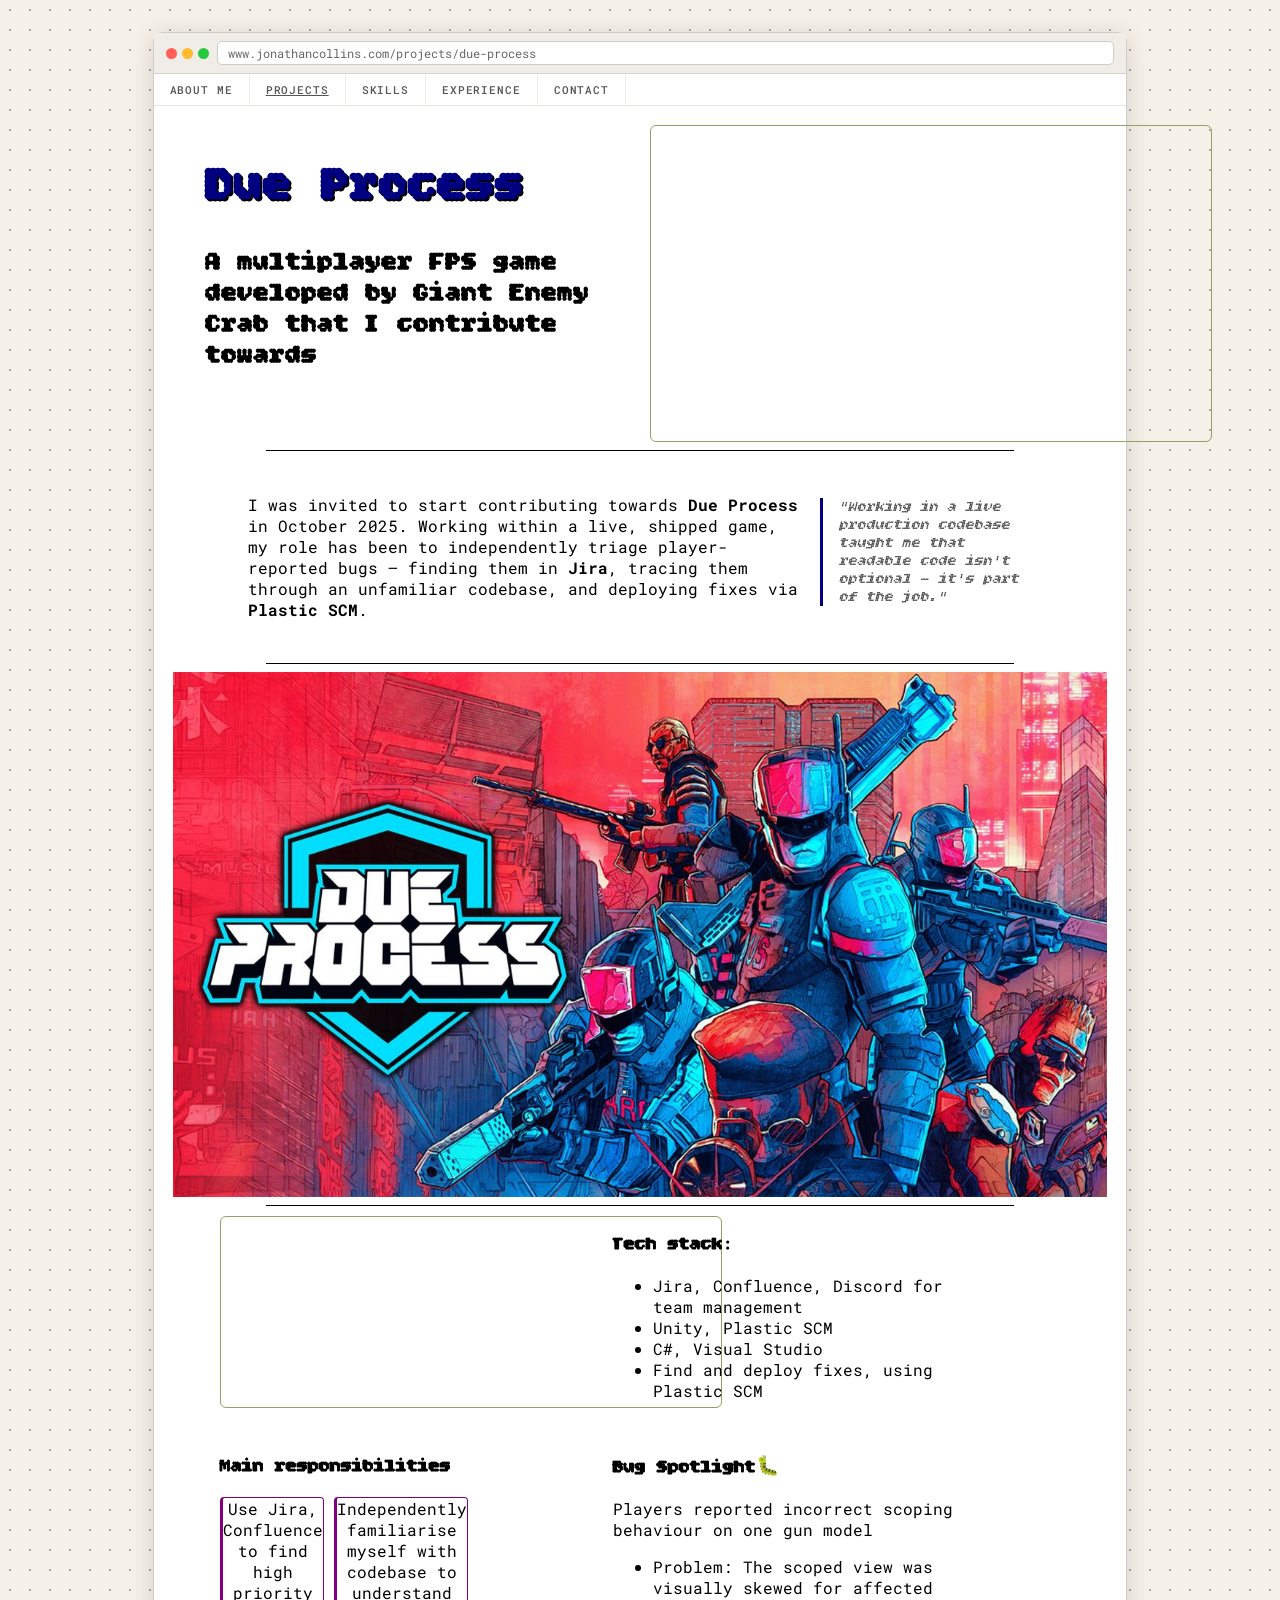
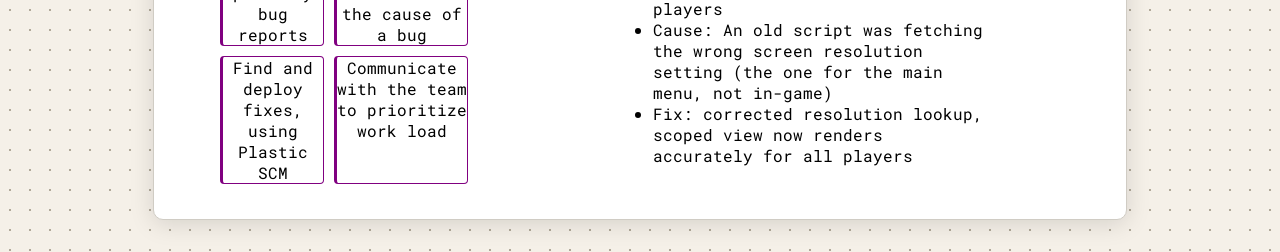
==== due-process.html @ 6727a03a "restyled due process page to be more visually interesting" ====
<!DOCTYPE HTML>
<html lang="en">
<head>
    <meta charset="UTF-8">
    <meta name="viewport" content="width=device-width, initial-scale=1.0">
    <title>Jonathan Collins</title>
    <link rel="stylesheet" href="stylesheet.css">
    <link rel="stylesheet" href="normalize.css">
    <link rel="preconnect" href="https://fonts.googleapis.com">
    <link rel="preconnect" href="https://fonts.gstatic.com" crossorigin>
    <link href="https://fonts.googleapis.com/css2?family=Bitcount:wght@100..900&family=Roboto+Mono:ital,wght@0,100..700;1,100..700&display=swap" rel="stylesheet">
</head>
<body>
<div class="grid-bg">
    <div class="browser-window">
        <div class="search-bar">
            <div class="search-dots">
                <div class="browser-dot dot-red"></div>
                <div class="browser-dot dot-yellow"></div>
                <div class="browser-dot dot-green"></div>
            </div>
            <div class="browser-address">www.jonathancollins.com/projects/due-process</div>
        </div>
        <div class="nav">
            <a href="index.html" class="nav-item">About Me</a>
            <a href="index.html#projects"class="nav-item active">Projects</a>
            <a href="index.html#skills"class="nav-item">Skills</a>
            <a href="index.html#experience"class="nav-item">Experience</a>
            <a href="index.html#contact"class="nav-item">Contact</a>
        </div>
        <div class="game-content">
            <div class = "maingrid">
                <div>
                    <h1 style="color: navy; text-shadow: black 2px 2px; padding-left: 5%;">Due Process</h1>
                    <h2 style="padding-left: 5%;">A multiplayer FPS game developed by Giant Enemy Crab that I contribute towards</h2>
                </div>
                <iframe 
                width="560" 
                height="315" 
                src="https://www.youtube.com/embed/mQdpnQtAEdM?autoplay=1&mute=1"
                allow="autoplay; encrypted-media"
                allowfullscreen
                loop="1"
                controls="0"></iframe>
            </div>
            <hr width="80%" size="2" color="gray">
            <div class="bio-styling">
                <p>I was invited to start contributing towards <b>Due Process</b> in October 2025. 
                Working within a live, shipped game, my role has been to independently triage 
                player-reported bugs — finding them in <b>Jira</b>, tracing them through an unfamiliar 
                codebase, and deploying fixes via <b>Plastic SCM</b>.</p>

                <blockquote class="bio-quote">
                    "Working in a live production codebase taught me that readable code 
                    isn't optional — it's part of the job."
                </blockquote>
            </div>
            <hr width="80%" size="2" color="gray">
            <img src="images/due-process2.jpeg" alt="Due Process Banner" width="100%"/>
            <hr width="80%" size="2" color="gray">

            <div class="maingrid-dueprocess">
                <div class="iframe">
                    <iframe src="https://store.steampowered.com/widget/753650/" frameborder="0" width="500" height="190"></iframe>
                </div>
                <div class="dp-responsibilities">
                <h3>Tech stack:</h3>
                    <ul>
                     <li>Jira, Confluence, Discord for team management</li>
                     <li>Unity, Plastic SCM</li>
                     <li>C#, Visual Studio</li>
                     <li>Find and deploy fixes, using Plastic SCM</li>
                    </ul>
                </div>
                <div>  
                    <h3>Main responsibilities</h3>
                    <ul class="features-list">
                     <li>Use Jira, Confluence to find high priority bug reports</li>
                     <li>Independently familiarise myself with codebase to understand the cause of a bug</li>
                     <li>Find and deploy fixes, using Plastic SCM</li>
                     <li>Communicate with the team to prioritize work load</li>
                    </ul></div>
                    
                    <div>  
                    <h3>Bug Spotlight🐛</h3>
                    <p>Players reported incorrect scoping behaviour on one gun model</p>
                    <ul>
                     <li>Problem: The scoped view was visually skewed for affected players</li>
                     <li>Cause: An old script was fetching the wrong screen resolution setting (the one for the main menu, not in-game)</li>
                     <li>Fix: corrected resolution lookup, scoped view now renders accurately for all players</li>
                    </ul></div>
            </div>
        </div>
    </div>
</div>
<script src="script.js"></script>
</body>
</html>
---- stylesheet.css ----
html {
  scroll-behavior: smooth;
}

.grid-bg {
    min-height: 100vh;
    width: 100%;
    background-color: #f5f0e8;
    background-image: radial-gradient(circle, #b0a898 1px, transparent 1px);
    background-size: 20px 20px;
    display: flex;
    align-items: flex-start;
    justify-content: center;
    padding: 32px;
    box-sizing: border-box;
}

.browser-window {
    width: 100%;
    max-width: 80%;
    background: #fff;
    border-radius: 10px;
    border: 1px solid #d0ccc4;
    box-shadow: 0 4px 24px rgba(0,0,0,0.13);
    min-height: calc(100vh - 64px);
}

p {
    font-family: 'Roboto Mono', monospace;
}

li {
    font-family: 'Roboto Mono', monospace;
}

.nav {
    background: #fff;
    border-bottom: 1px solid #e8e4de;
    display: flex;
}

.nav-item {
    padding: 8px 16px;
    font-family: 'Roboto Mono', monospace;
    font-size: 11px;
    font-weight: 500;
    letter-spacing: 0.08em;
    color: #555;
    text-transform: uppercase;
    border-right: 1px solid #f0ede8;
    cursor: default;
    text-decoration: none;
}

.nav-item.active {
    text-decoration: underline;
}

.search-bar {
    background: #f0ede8;
    border-bottom: 1px solid #d8d4cc;
    padding: 8px 12px;
    display: flex;
    align-items: center;
    gap: 8px;
}

.search-dots {
    display: flex;
    gap: 5px;
}

.browser-dot {
    width: 11px;
    height: 11px;
    border-radius: 50%;
}

.dot-red    { background: #ff5f57; }
.dot-yellow { background: #febc2e; }
.dot-green  { background: #28c840; }

.browser-address {
    flex: 1;
    background: #fff;
    border: 1px solid #d0ccc4;
    border-radius: 5px;
    padding: 3px 10px;
    font-family: 'Roboto Mono', monospace;
    font-size: 12px;
    color: #666;
}

h1 .name-styling {
    font-size: 78px;
    color: #afbe7a;
    text-shadow: gray 2px 2px;
    transition: font-size 0.3s ease, color 0.3s ease;
}

h1 .name-styling:hover {
    font-size: 84px;
    color: #94a067;
}

h1 {
    font-family: "Bitcount", system-ui;
    font-size: 48px !important;
}

.browser-intro {
    display: flex;
    flex-direction: column;
    justify-content: center;
    align-items: flex-start;
    min-height: 400px;
    padding: 10%;
}

.game-content {
    display: flex;
    flex-direction: column;
    justify-content: center;
    align-items: flex-start;
    padding: 2%;
}

h2 {
    font-family: "Bitcount", system-ui;
    font-size: 26px;
    font-style: normal;
}

div {
    font-family: "Bitcount", system-ui;
    font-optical-sizing: auto;
    font-style: normal;

}

@keyframes fadeOut {
  to {
    opacity: 0;
    transform: translateY(-10px);
  }
}

@keyframes fadeIn {
  from {
    opacity: 0;
    transform: translateY(10px);
  }
  to {
    opacity: 1;
    transform: translateY(0);
  }
}

.browser-intro {
    animation: fadeIn 0.5s ease both;
}

.bio-styling {
    display: flex;
    padding-top: 2%;
    padding-bottom: 2%;
    padding-left: 8%;
    padding-right: 8%;
    justify-content: center;
    align-items: flex-start;
    min-height: 100px;
    text-align: centre;
    position: relative;
}

.bio-styling a {
    text-decoration: underline;
    color: #000;
}

hr {
    border: none;
    border-top: 1px solid #000;
    width: 0;
}

hr.animate {
  animation: expandLine 1s ease forwards;
}

@keyframes expandLine {
  to {
    width: 80%;
  }
}

.project-title {
    padding-left: 10%;
    text-shadow: gray 2px 2px;
}

.intro-content {
    display: flex;
    flex-direction: row;
    align-items: center;
    gap: 24px;
}

.sprite {
    width: 60px;
    image-rendering: pixelated;
}

.laptop-sprite {
    position: absolute;
    bottom: 0;
    right: 8%;
    width: 80px;
    image-rendering: pixelated;
}

.coffee-sprite {
    width: 60px;
    image-rendering: pixelated;
}

.project-images-gd img {
    width: 275px;
    height: 400px;
    object-fit: cover;
    border-radius: 10px;
    transition: transform 0.3s ease;
}

.project-images-gd img:hover {
    cursor: pointer;
    transform: scale(1.05);
}

.project-images-gd {
    display: grid;
    justify-content: centre;
    grid-template-columns: 1fr 1fr 1fr;
    grid-template-rows: 0.5fr 0.5fr 0.5fr 0.5fr;
    grid-template-areas: 
        "due-process-img loco-comotives-img network-library-img"
        "dp-desc lc-desc udp-desc"
        "tidal-tussle-img traffic-game-img vr-project-img"
        "tidal-tussle-desc traffic-game-desc vr-desc";
    padding-left: 10%;
    padding-right: 10%;
    padding-top: 2%;
    align-items: start;
    gap: 8px 8px;
    transition: transform 0.3s ease;
    margin-top: 40px;
    width: 80%;
}

.project-images-gd a {
    text-decoration: none;
    color: #94a067;
    font-size: 28px;
    transition: font-size 0.3s ease;
}

.project-images-gd a:hover {
    font-size: 30px;
}
.due-process-img {
    grid-area: due-process-img;
}

.loco-comotives-img {
    grid-area: loco-comotives-img;
}

.network-library-img {
    grid-area: network-library-img;
}

.dp-desc {
    grid-area: dp-desc;
}

.lc-desc {
    grid-area: lc-desc;
}

.udp-desc {
    grid-area: udp-desc;
}

.tidal-tussle-img {
    grid-area: tidal-tussle-img;
}

.traffic-game-img {
    grid-area: traffic-game-img;
}

.vr-project-img {
    grid-area: vr-project-img;
}

.tidal-tussle-desc {
    grid-area: tidal-tussle-desc;
}

.traffic-game-desc {
    grid-area: traffic-game-desc;
}

.vr-desc {
    grid-area: vr-desc;
}

.experience-title {
    padding-left: 10%;
    padding-top: 10px;
    padding-bottom: 20px;
    text-shadow: gray 2px 2px;
}

.maingrid {
    display: grid;
    grid-template-columns: 50% 50%;
    padding-left: 10px;
    width: 100%;
}

.maingrid-tt {
    display: grid;
    grid-template-columns: 40% 60%;
    padding: 1% 10%;
    width: 100%;
}

.maingrid-networking {
    display: grid;
    grid-template-columns: 40% 60%;
    padding-left: 10%;
    padding-right: 10%;
    width: 100%;
}



.maingrid-traffic {
    display: grid;
    grid-template-columns: 40% 60%;
    padding-left: 10%;
    padding-right: 10%;
    width: 80%;
}

.maingrid-vr {
    display: grid;
    grid-template-columns: 50% 50%;
    padding-left: 10%;
    padding-right: 10%;
    width: 100%;
}


.gallery{
    display: flex;
    width: 100%;
    gap: 5px;
}

.gallery img {
    height: 250px;
    flex: 1;
    object-fit: cover;
    object-position: center;
    overflow: hidden;
    transition: 0.5s all cubic-bezier(0.175, 0.885, 0.32, 1);
    cursor: pointer;
}

.gallery img:hover{
    flex: 2
}

.networking-header {
    color: purple;
    text-shadow: black 2px 2px;
}

.glow-purple {
    text-shadow: 2px 2px 5px plum;
}

.joystick, .fish {
    height: 70px;
    float: right;
}

.demo-img, iframe {
    border: 1px solid #94a067;
    border-radius: 6px;
}

.features-list {
    display: grid;
    grid-template-columns: 1fr 1fr;
    width: 60%;
    text-align: center;
    gap: 10px;
    list-style: none;
    padding: 0;
}

.features-list li {
    border: 1px solid purple;
    border-left: 3px solid purple;
    border-radius: 4px;
}

.timeline {
  position: relative;
  padding-left: 12%;
  padding-right: 10%
}

.timeline::before {
  content: '';
  position: absolute;
  left: calc(10% - 1px); /* align with where content starts */
  top: 0;
  width: 2px;
  height: 100%;
  background: #000;
}
.entry {
  position: relative;
  margin-bottom: 1rem;
}

.entry::before {
  content: '';
  position: absolute;
  left: calc(-2% - 14px); /* pulls it back to sit on the line */
  top: 3px;
  width: 12px;
  height: 12px;
  border-radius: 50%;
  background: #fff;
  border: 2px solid #000;
}
.entry div {
  display: flex;
  justify-content: space-between;
  align-items: baseline;
}
.subtle {
  color: #888;
  font-size: 0.85em;
}

.maingrid-dueprocess {
    display: grid;
    grid-template-columns: 50% 50%;
    grid-template-areas:
    "iframe dp-responsibilities";
    gap: 20px;
    padding-left: 5%;
    padding-right: 5%;
    width: 80%;
}

.dp-responsibilities {
    grid-area: dp-responsibilities;
}

.iframe {
    grid-area: iframe;
    align-self: center;
}

.features-list-tt {
    display: grid;
    grid-template-columns: 1fr 1fr;
    width: 60%;
    text-align: center;
    gap: 10px;
    list-style: none;
    padding: 0;
}

.features-list-tt li {
    border: 1px solid powderblue;
    border-left: 3px solid powderblue;
    border-radius: 4px;
}

.loco-features{
    display: grid;
    justify-content: centre;
    grid-template-columns: 1fr 1fr;
    grid-template-rows: 0.5fr;
    grid-template-areas: 
        "loco-future loco-systems";
    padding-left: 10%;
    padding-right: 10%;
    padding-top: 2%;
    align-items: start;
    gap: 5% 5%;
    transition: transform 0.3s ease;
    margin-top: 40px;
    width: 90%;
}

.traffic {
    float: right;
}

.features-list-traffic {
    display: grid;
    grid-template-columns: 1fr 1fr;
    width: 60%;
    text-align: center;
    gap: 10px;
    list-style: none;
    padding: 0;
}

.features-list-traffic li {
    border: 1px solid black;
    border-left: 3px solid black;
    border-radius: 4px;
}

.skills-section {
    padding: 0% 20%;
    padding-bottom: 2%;
}

.bento {
  display: grid;
  grid-template-columns: repeat(6, 1fr);
  gap: 1.2rem;
  width: 100%;
}

.card {
  background: var(--card);
  border: 1px solid var(--border);
  border-radius: 18px;
  padding: 1.92rem 2.16rem;
  box-shadow: 0 2px 12px rgba(0,0,0,0.04);
  transition: transform 0.25s ease, box-shadow 0.25s ease;
  animation: slideIn 0.5s ease both;
  overflow: hidden;
  position: relative;
}

.card:hover {
  transform: translateY(-4px);
  box-shadow: 0 12px 32px rgba(0,0,0,0.09);
}

.card:nth-child(1) { grid-column: span 4; background: #f0f4e8; animation-delay: 0.05s; }
.card:nth-child(2) { grid-column: span 2; background: #fdf0f0; animation-delay: 0.10s; }
.card:nth-child(3) { grid-column: span 2; background: #f5f0e4; animation-delay: 0.15s; }
.card:nth-child(4) { grid-column: span 4; background: #f2f4ed; animation-delay: 0.20s; }

@keyframes slideIn {
  from { opacity: 0; transform: translateY(20px); }
  to   { opacity: 1; transform: translateY(0); }
}

.card-icon { font-size: 1.92rem; margin-bottom: 1.08rem; display: block; }

.card-category {
  font-size: 0.78rem;
  letter-spacing: 0.14em;
  text-transform: uppercase;
  font-weight: 500;
  margin-bottom: 0.4rem;
  font-family: 'Roboto Mono', monospace;
}

.card:nth-child(1) .card-category { color: #94a067; }
.card:nth-child(2) .card-category { color: #d4847a; }
.card:nth-child(3) .card-category { color: #c9b99a; }
.card:nth-child(4) .card-category { color: #7a8c4a; }

.card-title {
  font-family: "Bitcount", system-ui;
  font-size: 1.38rem;
  font-weight: 600;
  margin-bottom: 1.32rem;
  color: #1a1a2e;
}

.pill-group { display: flex; flex-wrap: wrap; gap: 0.5rem; }

.pill {
  padding: 0.42rem 1.02rem;
  border-radius: 999px;
  font-size: 0.936rem;
  font-family: 'Roboto Mono', monospace;
  border: 1px solid transparent;
  cursor: default;
  transition: all 0.2s;
}

.card:nth-child(1) .pill { background: rgba(148,160,103,0.12); color: #94a067; border-color: rgba(148,160,103,0.2); }
.card:nth-child(1) .pill:hover { background: #94a067; color: white; }

.card:nth-child(2) .pill { background: rgba(212,132,122,0.12); color: #d4847a; border-color: rgba(212,132,122,0.2); }
.card:nth-child(2) .pill:hover { background: #d4847a; color: white; }

.card:nth-child(3) .pill { background: rgba(201,185,154,0.2); color: #a09070; border-color: rgba(201,185,154,0.3); }
.card:nth-child(3) .pill:hover { background: #c9b99a; color: white; }

.card:nth-child(4) .pill { background: rgba(122,140,74,0.12); color: #7a8c4a; border-color: rgba(122,140,74,0.2); }
.card:nth-child(4) .pill:hover { background: #7a8c4a; color: white; }

.blob {
  position: absolute;
  border-radius: 50%;
  filter: blur(40px);
  opacity: 0.2;
  pointer-events: none;
}

.card:nth-child(1) .blob { width: 120px; height: 120px; background: #94a067; right: -20px; top: -20px; }
.card:nth-child(2) .blob { width:  80px; height:  80px; background: #d4847a; right: -10px; bottom: -10px; }
.card:nth-child(3) .blob { width:  80px; height:  80px; background: #c9b99a; left: -10px;  top: -10px; }
.card:nth-child(4) .blob { width: 100px; height: 100px; background: #7a8c4a; right: -10px; top: -10px; }

@media (max-width: 640px) {
  .card:nth-child(n) { grid-column: span 6; }
}

.contact-section {
    padding: 0 20%;
    padding-bottom: 4%;
}

.contact-intro {
    margin-bottom: 1.5rem;
    color: #555;
    font-size: 0.9rem;
}

.contact-form {
    display: flex;
    flex-direction: column;
    gap: 1rem;
}

.form-row {
    display: grid;
    grid-template-columns: 1fr 1fr;
    gap: 1rem;
}

.form-group {
    display: flex;
    flex-direction: column;
    gap: 0.4rem;
}

.form-label {
    font-family: 'Roboto Mono', monospace;
    font-size: 0.7rem;
    letter-spacing: 0.1em;
    text-transform: uppercase;
    color: #888;
}

.form-input {
    font-family: 'Roboto Mono', monospace;
    font-size: 0.85rem;
    padding: 0.75rem 1rem;
    border: 1px solid #d0ccc4;
    border-radius: 8px;
    background: #fafaf8;
    color: #333;
    outline: none;
    transition: border-color 0.2s, box-shadow 0.2s;
    width: 100%;
    box-sizing: border-box;
}

.form-input:focus {
    border-color: #94a067;
    box-shadow: 0 0 0 3px rgba(148, 160, 103, 0.15);
}

.form-textarea {
    resize: vertical;
    min-height: 140px;
}

.form-submit {
    font-family: "Bitcount", system-ui;
    font-size: 1rem;
    background: #94a067;
    color: white;
    border: none;
    border-radius: 8px;
    padding: 0.85rem 2rem;
    cursor: pointer;
    align-self: flex-start;
    transition: background 0.2s, transform 0.15s;
    text-shadow: gray 1px 1px;
}

.form-submit:hover {
    background: #7a8c4a;
    transform: translateY(-2px);
}


.tt-grade-badge {
    display: inline-flex;
    align-items: center;
    gap: 8px;
    background: #E1F5EE;
    border: 1px solid #5DCAA5;
    border-radius: 6px;
    padding: 6px 14px;
    font-size: 13px;
    font-weight: 700;
    color: #085041;
    font-family: 'Space Mono', monospace;
}

.tt-grade-num {
    font-size: 20px;
    font-weight: 700;
    color: #0F6E56;
}

.tt-row-pro .tt-icon { color: #0F6E56; }
.tt-row-con .tt-icon { color: #A32D2D; }
.tt-row-pro .tt-row-text { color: #085041; }
.tt-row-con .tt-row-text { color: #555; }


.tt-col {
    padding: 1.25rem;
}

.tt-col-udp  { background: #E1F5EE; }
.tt-col-tcp  { background: #f9f9f9; }

.tt-col-divider {
    display: flex;
    align-items: center;
    justify-content: center;
    padding: 0 1rem;
    font-size: 11px;
    font-weight: 700;
    color: #999;
    border-left: 1px solid #ccc;
    border-right: 1px solid #ccc;
    background: #fff;
    writing-mode: vertical-rl;
    letter-spacing: 0.12em;
    text-transform: uppercase;
    font-family: 'Space Mono', monospace;
}

.tt-col-title {
    font-family: 'Syne', sans-serif;
    font-size: 16px;
    font-weight: 800;
    margin: 0 0 0.75rem;
}

.tt-col-udp .tt-col-title { color: #0F6E56; }
.tt-col-tcp .tt-col-title { color: #222; }

.tt-row {
    display: flex;
    align-items: flex-start;
    gap: 8px;
    margin-bottom: 10px;
    font-size: 12px;
    line-height: 1.5;
    font-family: 'Space Mono', monospace;
}

.tt-row:last-child { margin-bottom: 0; }


.tt-compare {
    padding: 1.5rem 5% 2rem;
    align-self: center;
}

.tt-compare-label {
    font-size: 11px;
    font-weight: 700;
    letter-spacing: 0.1em;
    text-transform: uppercase;
    color: #888;
    margin: 0 0 1rem;
    font-family: 'Space Mono', monospace;
}

.tt-compare-grid {
    display: grid;
    grid-template-columns: 1fr auto 1fr;
    align-items: stretch;
    border: 1px solid #ccc;
    border-radius: 12px;
    overflow: hidden;
}


.tt-terminal {
    background: #0d1117;
    border-radius: 10px;
    overflow: hidden;
    border: 1px solid #30363d;
    width: 70%
}

.tt-terminal-bar {
    background: #161b22;
    padding: 10px 14px;
    display: flex;
    align-items: center;
    gap: 6px;
    border-bottom: 1px solid #30363d;
}

.tt-dot {
    width: 11px;
    height: 11px;
    border-radius: 50%;
}

.tt-dot-r { background: #ff5f57; }
.tt-dot-y { background: #ffbd2e; }
.tt-dot-g { background: #28c840; }

.tt-filename {
    font-size: 11px;
    color: #8b949e;
    margin-left: 6px;
    font-family: 'Space Mono', monospace;
}

.tt-code {
    padding: 14px 16px;
    font-size: 10.5px;
    line-height: 1.65;
    color: #e6edf3;
    font-family: 'Space Mono', monospace;
    overflow-x: auto;
}

.tt-code .kw  { color: #ff7b72; }
.tt-code .fn  { color: #d2a8ff; }
.tt-code .str { color: #a5d6ff; }
.tt-code .cm  { color: #8b949e; }
.tt-code .tp  { color: #ffa657; }
/* ============================================
   MOBILE FIXES — paste at the bottom of stylesheet.css
   ============================================ */

@media (max-width: 768px) {

  /* --- Outer wrapper --- */
  .grid-bg {
    padding: 12px;
  }

  .browser-window {
    max-width: 100%;
  }

  /* --- Nav: allow wrapping, smaller text --- */
  .nav {
    flex-wrap: wrap;
  }

  .nav-item {
    font-size: 9px;
    padding: 6px 10px;
  }

  /* --- Intro --- */
  .browser-intro {
    min-height: 280px;
    padding: 8%;
  }

  h1 .name-styling {
    font-size: 48px;
  }

  h1 .name-styling:hover {
    font-size: 52px;
  }

  h1 {
    font-size: 36px !important;
  }

  /* --- Bio: hide the laptop sprite on mobile, it overlaps text --- */
  .laptop-sprite {
    display: none;
  }

  .bio-styling {
    padding: 4% 6%;
  }

  /* --- Projects: one card per project (image → title → description) --- */
  .project-images-gd {
    display: flex;
    flex-direction: column;
    padding: 0 6%;
    width: auto;
    margin-top: 20px;
    gap: 0;
  }

  /* Each image becomes the top of its card */
  .project-images-gd img {
    width: 100%;
    height: 200px;
    border-radius: 10px 10px 0 0;
    display: block;
  }

  /* Each desc block becomes the bottom of its card */
  .project-images-gd > div {
    border: 1px solid #e8e4de;
    border-top: none;
    border-radius: 0 0 10px 10px;
    padding: 12px 16px 20px;
    margin-bottom: 20px;
    background: #fafaf8;
  }

  .project-images-gd > div h2 {
    margin: 0 0 6px 0;
    font-size: 20px;
  }

  .project-images-gd > div p {
    margin: 0;
    font-size: 0.8rem;
    color: #555;
  }

  .project-images-gd a {
    font-size: 20px;
  }

  /* Reset grid-area since we're using flex now */
  .due-process-img,
  .loco-comotives-img,
  .network-library-img,
  .tidal-tussle-img,
  .traffic-game-img,
  .vr-project-img,
  .dp-desc,
  .lc-desc,
  .udp-desc,
  .tidal-tussle-desc,
  .traffic-game-desc,
  .vr-desc {
    grid-area: unset;
  }

  /* Force the correct visual order so image always comes before its desc */
  .due-process-img    { order: 1; }
  .dp-desc            { order: 2; }
  .loco-comotives-img { order: 3; }
  .lc-desc            { order: 4; }
  .network-library-img{ order: 5; }
  .udp-desc           { order: 6; }
  .tidal-tussle-img   { order: 7; }
  .tidal-tussle-desc  { order: 8; }
  .traffic-game-img   { order: 9; }
  .traffic-game-desc  { order: 10; }
  .vr-project-img     { order: 11; }
  .vr-desc            { order: 12; }

  /* --- Skills: remove the crushing side padding --- */
  .skills-section {
    padding: 0 4%;
    padding-bottom: 4%;
  }

  .bento {
    display: flex;
    flex-direction: column;
    gap: 1rem;
  }

  .card {
    width: 100%;
    box-sizing: border-box;
  }

  /* --- Timeline: stack date below description --- */
  .entry div {
    flex-direction: column;
    gap: 2px;
  }

  .subtle {
    font-size: 0.8em;
  }

  /* --- Contact: single column form --- */
  .contact-section {
    padding: 0 6%;
    padding-bottom: 6%;
  }

  .form-row {
    grid-template-columns: 1fr;
  }

  /* --- Section titles --- */
  .project-title,
  .experience-title {
    padding-left: 6%;
  }

  .project-images-gd img {
  display: none;
}

.project-images-gd > div {
  border: 1px solid #e8e4de;
  border-radius: 10px;
  padding: 12px 16px 20px;
  margin-bottom: 12px;
  background: #fafaf8;
}

  .maingrid {
    grid-template-columns: 1fr;
    padding-left: 0;
    width: 100%;
  }
 
  .maingrid iframe {
    width: 100%;
    height: 220px;
  }
 
  /* --- Bottom section: stack Steam widget above responsibilities --- */
  .maingrid-dueprocess {
    grid-template-columns: 1fr;
    grid-template-areas:
      "iframe"
      "dp-responsibilities";
    padding-left: 5%;
    padding-right: 5%;
    width: auto;
    gap: 20px;
  }
 
  .maingrid-dueprocess .iframe iframe {
    width: 100%;
    height: 190px;
  }
 
  /* --- Responsibilities list: single column, full width --- */
  .features-list {
    grid-template-columns: 1fr;
    width: 100%;
  }
 
  /* --- Game content padding --- */
  .game-content {
    padding: 4%;
  }

  .maingrid {
    grid-template-columns: 1fr;
    padding-left: 0;
    width: 100%;
  }
 
  .maingrid video {
    width: 100%;
    height: auto;
  }
 
  /* --- loco-features: stack text above systems list --- */
  .loco-features {
    grid-template-columns: 1fr;
    grid-template-areas: none;
    width: auto;
    padding-left: 5%;
    padding-right: 5%;
    margin-top: 20px;
  }
 
  /* --- Gallery: fixed height so it doesn't go tiny --- */
  .gallery img {
    height: 160px;
  }
 
  /* --- Game content padding --- */
  .game-content {
    padding: 4%;
  }

    .maingrid iframe {
    width: 100%;
    height: 220px;
  }
 
  /* --- Joystick: stop it floating awkwardly --- */
  .joystick {
    float: none;
    display: block;
    margin-top: 12px;
  }
 
  /* --- Features section: stack gif above features list --- */
  .maingrid-networking {
    grid-template-columns: 1fr;
    padding-left: 5%;
    padding-right: 5%;
    width: auto;
  }
 
  .maingrid-networking .demo-img {
    width: 100%;
    height: auto;
  }
 
  /* --- Features list: single column --- */
  .features-list {
    grid-template-columns: 1fr;
    width: 100%;
  }
 
  /* --- Title overflowing off screen --- */
  .networking-header {
    font-size: 1.6rem !important;
    word-break: break-word;
  }

    .maingrid .demo-img {
    width: 100%;
    height: auto;
  }
 
  /* --- Joystick: stop floating into the h2 --- */
  .joystick {
    float: none;
    display: block;
    margin-top: 12px;
  }
 
  /* --- VR features section: stack image above list --- */
  .maingrid-vr {
    grid-template-columns: 1fr;
    padding-left: 5%;
    padding-right: 5%;
    width: auto;
  }
 
  .maingrid-vr .demo-img {
    width: 100%;
    height: auto;
  }
 
  /* --- h2 getting clipped --- */
  h2 {
    font-size: 20px !important;
    word-break: break-word;
  }

    .traffic {
    float: none;
    display: block;
    margin-top: 12px;
  }
 
  /* --- Top: gameplay gif full width --- */
  .maingrid .demo-img {
    width: 100%;
    height: auto;
  }
 
  /* --- Bottom: stack cover image above text --- */
  .maingrid-traffic {
    grid-template-columns: 1fr;
    padding-left: 5%;
    padding-right: 5%;
    width: auto;
  }
 
  .maingrid-traffic .demo-img {
    width: 100%;
    height: auto;
  }
    .maingrid-tt {
    grid-template-columns: 1fr;
    padding-left: 0;
    width: 100%;
  }
 
  /* --- Fish sprite: stop floating --- */
  .fish {
    float: none;
    display: block;
    margin-top: 12px;
  }
 
  /* --- Code block: contain it, allow horizontal scroll --- */
  .tt-terminal {
    width: 100%;
    box-sizing: border-box;
    overflow-x: auto;
    margin-top: 16px;
  }
 
  .tt-code {
    white-space: pre;
    font-size: 0.7rem;
    overflow-x: auto;
  }
 
  /* --- UDP vs TCP comparison: tighten up --- */
  .tt-compare {
    padding: 0 4%;
    box-sizing: border-box;
  }
 
  .tt-compare-grid {
    gap: 8px;
  }
 
  .tt-col {
    padding: 12px;
  }
 
  .tt-col-title {
    font-size: 0.9rem;
  }
 
  .tt-row-text {
    font-size: 0.75rem;
  }
 
  .tt-choice-banner {
    font-size: 0.8rem;
  }
}

.bio-quote {
    border-left: 3px solid navy;
    margin: 1.25rem 0 0 1rem;
    padding-left: 1rem;
    font-style: italic;
    color: #555;
    font-size: 0.95em;
}
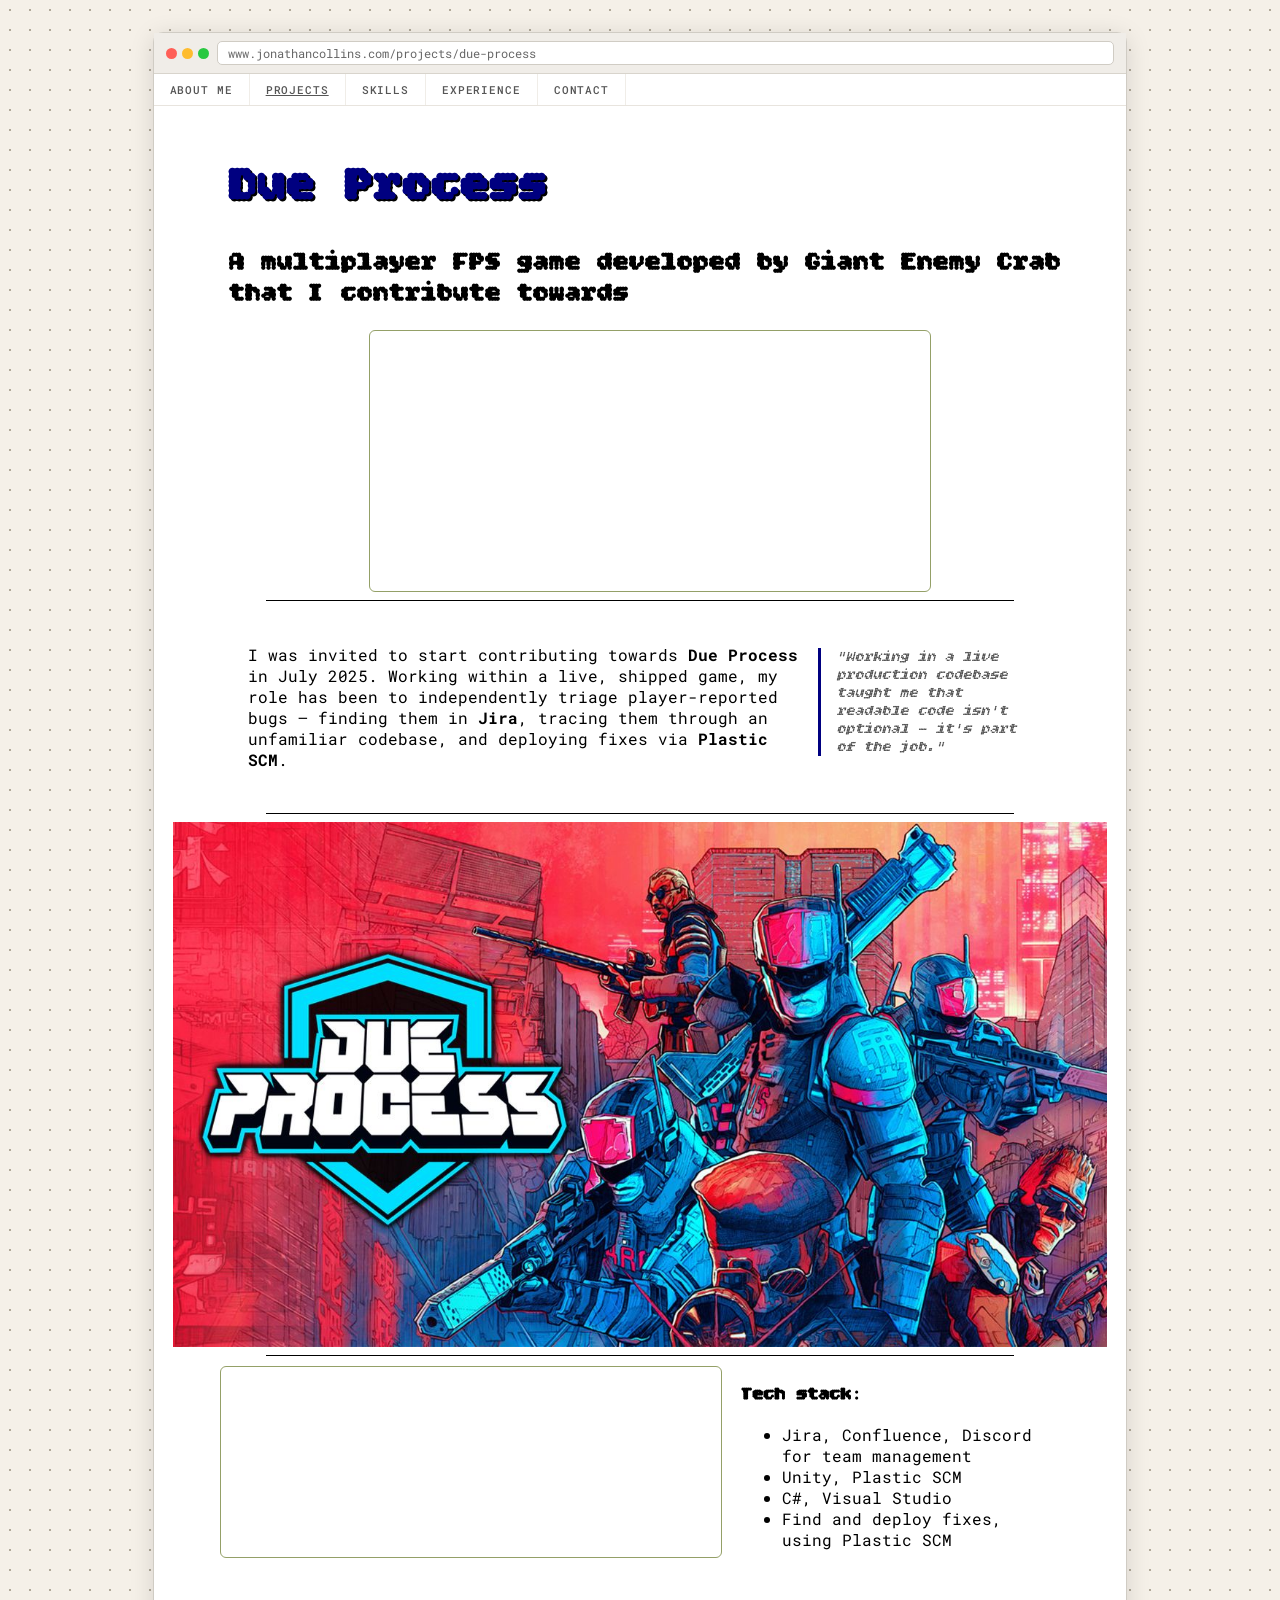
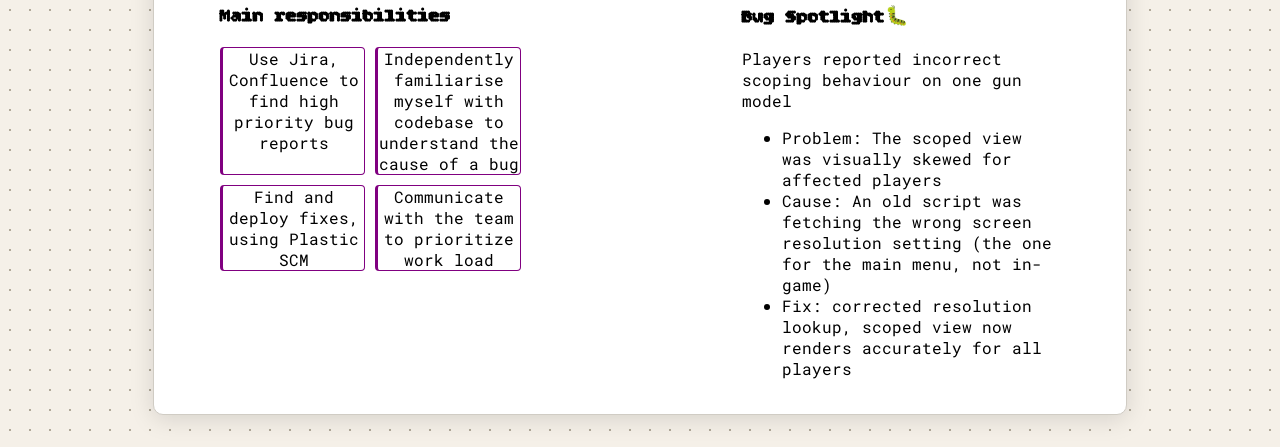
==== commit 79399176: "Due process styling for every device imaginable" ====
--- a/due-process.html
+++ b/due-process.html
@@ -29,7 +29,7 @@
             <a href="index.html#contact"class="nav-item">Contact</a>
         </div>
         <div class="game-content">
-            <div class = "maingrid">
+            <div class = "dp-header">
                 <div>
                     <h1 style="color: navy; text-shadow: black 2px 2px; padding-left: 5%;">Due Process</h1>
                     <h2 style="padding-left: 5%;">A multiplayer FPS game developed by Giant Enemy Crab that I contribute towards</h2>
@@ -45,7 +45,7 @@
             </div>
             <hr width="80%" size="2" color="gray">
             <div class="bio-styling">
-                <p>I was invited to start contributing towards <b>Due Process</b> in October 2025. 
+                <p>I was invited to start contributing towards <b>Due Process</b> in July 2025. 
                 Working within a live, shipped game, my role has been to independently triage 
                 player-reported bugs — finding them in <b>Jira</b>, tracing them through an unfamiliar 
                 codebase, and deploying fixes via <b>Plastic SCM</b>.</p>
@@ -72,7 +72,7 @@
                      <li>Find and deploy fixes, using Plastic SCM</li>
                     </ul>
                 </div>
-                <div>  
+                <div style="grid-area: resp2">  
                     <h3>Main responsibilities</h3>
                     <ul class="features-list">
                      <li>Use Jira, Confluence to find high priority bug reports</li>
@@ -81,7 +81,7 @@
                      <li>Communicate with the team to prioritize work load</li>
                     </ul></div>
                     
-                    <div>  
+                    <div style="grid-area: bug">  
                     <h3>Bug Spotlight🐛</h3>
                     <p>Players reported incorrect scoping behaviour on one gun model</p>
                     <ul>
--- a/stylesheet.css
+++ b/stylesheet.css
@@ -461,13 +461,14 @@
 
 .maingrid-dueprocess {
     display: grid;
-    grid-template-columns: 50% 50%;
+    grid-template-columns: 1fr 1fr;
     grid-template-areas:
-    "iframe dp-responsibilities";
+        "iframe          dp-responsibilities"
+        "resp2           bug";
     gap: 20px;
     padding-left: 5%;
     padding-right: 5%;
-    width: 80%;
+    width: 90%;
 }
 
 .dp-responsibilities {
@@ -863,6 +864,143 @@
 .tt-code .str { color: #a5d6ff; }
 .tt-code .cm  { color: #8b949e; }
 .tt-code .tp  { color: #ffa657; }
+
+.dp-header {
+    display: grid;
+    grid-template-columns: 1fr 1fr;
+    padding-left: 10px;
+    width: 100%;
+    align-items: center;
+}
+
+.dp-header iframe {
+    width: 100%;
+    max-width: 560px;
+    height: 315px;
+}
+/*DP VIDEO FIX*/
+@media (min-width: 1025px) and (max-width: 1520px){
+    .dp-header {
+        grid-template-columns: 1fr;
+    }
+    .dp-header iframe {
+        width: 100%;
+        max-width: 462;
+        height: 260px;
+        justify-self: center;
+    }
+}
+/*IPAD FIXES*/
+@media (min-width: 769px) and (max-width: 1024px) {
+
+  .browser-window {
+    max-width: 100%;
+  }
+
+  .grid-bg {
+    padding: 16px;
+  }
+
+  /* Hero grid: stack on tablet */
+  .maingrid {
+    grid-template-columns: 1fr;
+  }
+  .dp-header {
+      grid-template-columns: 1fr;
+  }
+  .dp-header iframe {
+      width: 100%;
+      max-width: 462;
+      height: 260px;
+      justify-self: center;
+
+  }
+
+  .maingrid iframe {
+    width: 100%;
+    height: 260px;
+  }
+
+  /* Due Process bottom section: 2x2 grid instead of broken 2-col */
+  .maingrid-dueprocess {
+    grid-template-columns: 1fr 1fr;
+    grid-template-areas:
+      "iframe       dp-responsibilities"
+      "resp2        bug";
+    width: auto;
+    padding-left: 4%;
+    padding-right: 4%;
+  }
+
+  .maingrid-dueprocess .iframe iframe {
+    width: 100%;
+  }
+
+  /* Tidal Tussle grids */
+  .maingrid-tt,
+  .maingrid-networking {
+    grid-template-columns: 1fr;
+    padding-left: 4%;
+    padding-right: 4%;
+    width: auto;
+  }
+
+  .tt-terminal {
+    width: 100%;
+    box-sizing: border-box;
+  }
+
+  .tt-compare-grid {
+    grid-template-columns: 1fr auto 1fr;
+  }
+
+  /* Other project grids */
+  .maingrid-traffic,
+  .maingrid-vr {
+    grid-template-columns: 1fr;
+    padding-left: 4%;
+    padding-right: 4%;
+    width: auto;
+  }
+
+  /* Skills: 2 col instead of 6 */
+  .bento {
+    grid-template-columns: 1fr 1fr;
+  }
+
+  .card:nth-child(n) {
+    grid-column: span 1;
+  }
+
+  .skills-section {
+    padding: 0 8%;
+    padding-bottom: 4%;
+  }
+
+  .contact-section {
+    padding: 0 8%;
+    padding-bottom: 4%;
+  }
+
+  /* Project grid */
+  .project-images-gd {
+    grid-template-columns: 1fr 1fr;
+    grid-template-areas:
+      "due-process-img     loco-comotives-img"
+      "dp-desc             lc-desc"
+      "network-library-img tidal-tussle-img"
+      "udp-desc            tidal-tussle-desc"
+      "traffic-game-img    vr-project-img"
+      "traffic-game-desc   vr-desc";
+    padding-left: 4%;
+    padding-right: 4%;
+    width: auto;
+  }
+
+  .project-images-gd img {
+    width: 100%;
+  }
+}
 /* ============================================
    MOBILE FIXES — paste at the bottom of stylesheet.css
    ============================================ */
@@ -1048,6 +1186,14 @@
     padding-left: 0;
     width: 100%;
   }
+  .dp-header {
+      grid-template-columns: 1fr;
+  }
+  .dp-header iframe {
+      width: 100%;
+      height: 220px;
+      justify-self: center;
+  }
  
   .maingrid iframe {
     width: 100%;
@@ -1059,7 +1205,9 @@
     grid-template-columns: 1fr;
     grid-template-areas:
       "iframe"
-      "dp-responsibilities";
+      "dp-responsibilities"
+      "resp2"
+      "bug";
     padding-left: 5%;
     padding-right: 5%;
     width: auto;
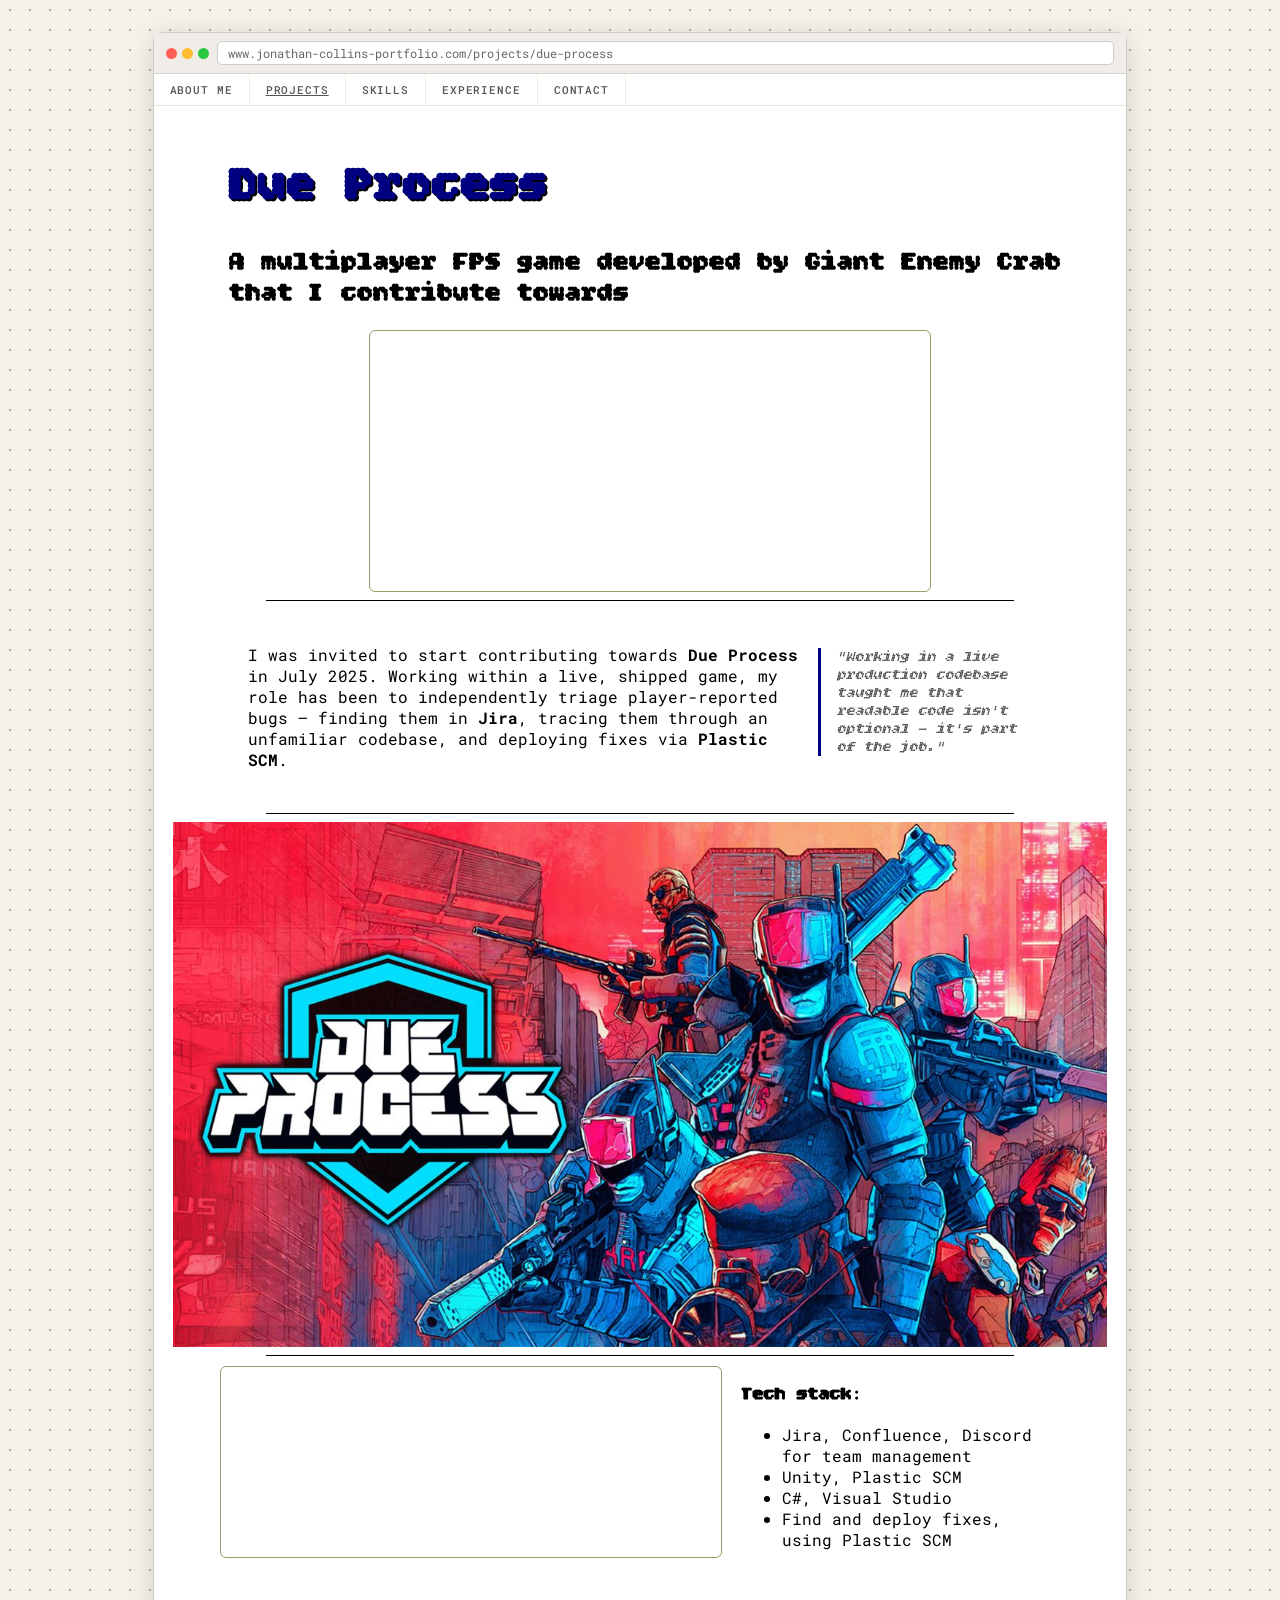
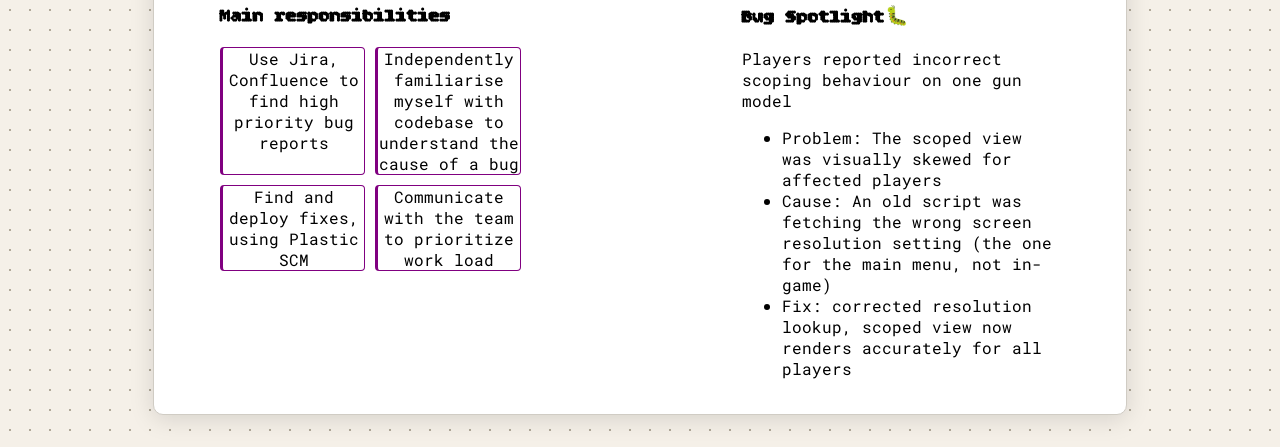
==== commit 37aedd8f: "Updated fake url in search bar to match real URL" ====
--- a/due-process.html
+++ b/due-process.html
@@ -19,7 +19,7 @@
                 <div class="browser-dot dot-yellow"></div>
                 <div class="browser-dot dot-green"></div>
             </div>
-            <div class="browser-address">www.jonathancollins.com/projects/due-process</div>
+            <div class="browser-address">www.jonathan-collins-portfolio.com/projects/due-process</div>
         </div>
         <div class="nav">
             <a href="index.html" class="nav-item">About Me</a>
--- a/stylesheet.css
+++ b/stylesheet.css
@@ -315,6 +315,23 @@
     grid-area: vr-desc;
 }
 
+.play-btn {
+    display: inline-block;
+    font-family: "Bitcount", system-ui;
+    font-size: 1rem;
+    background: #94a067;
+    color: white;
+    padding: 0.85rem 2rem;
+    border-radius: 8px;
+    text-decoration: none;
+    text-shadow: gray 1px 1px;
+    transition: background 0.2s, transform 0.15s;
+}
+.play-btn:hover {
+    background: #7a8c4a;
+    transform: translateY(-2px);
+}
+
 .experience-title {
     padding-left: 10%;
     padding-top: 10px;
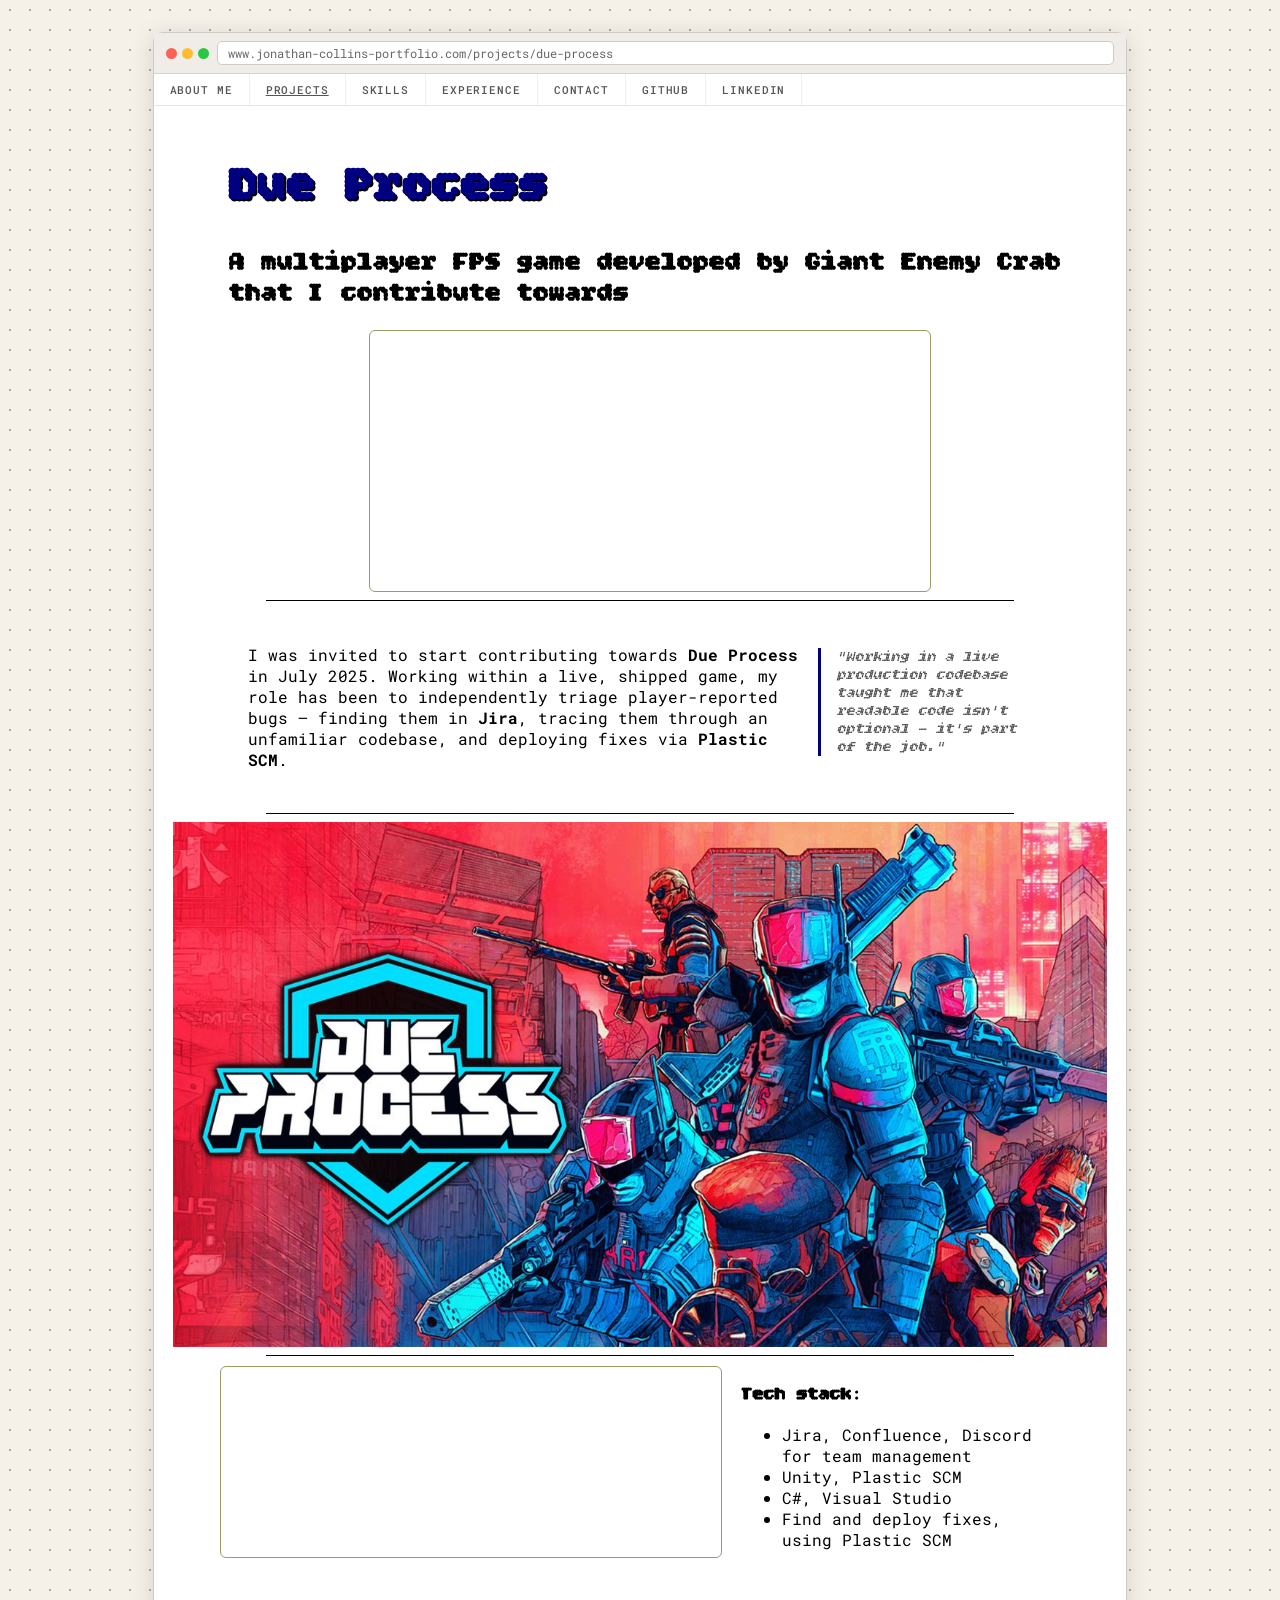
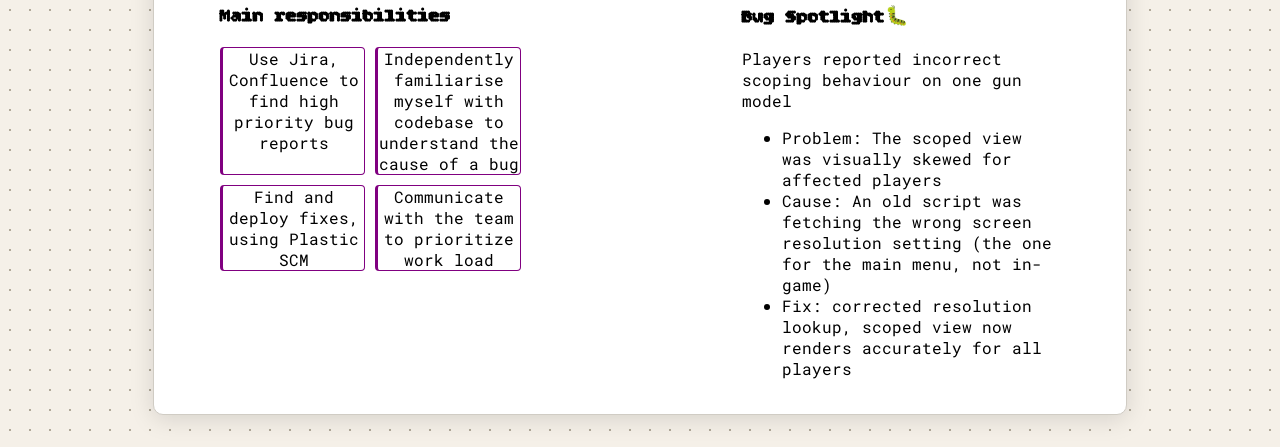
==== commit f6b04e6d: "Fixed missing link for due process page and fixed styling for links in nav bar" ====
--- a/due-process.html
+++ b/due-process.html
@@ -27,6 +27,8 @@
             <a href="index.html#skills"class="nav-item">Skills</a>
             <a href="index.html#experience"class="nav-item">Experience</a>
             <a href="index.html#contact"class="nav-item">Contact</a>
+            <a href="https://github.com/ExtraSoupGames"class="nav-item">GitHub</a>
+            <a href="https://www.linkedin.com/in/jonnypcollins/"class="nav-item">LinkedIn</a>
         </div>
         <div class="game-content">
             <div class = "dp-header">
--- a/stylesheet.css
+++ b/stylesheet.css
@@ -551,7 +551,7 @@
 }
 
 .skills-section {
-    padding: 0% 20%;
+    padding: 0% 10%;
     padding-bottom: 2%;
 }
 
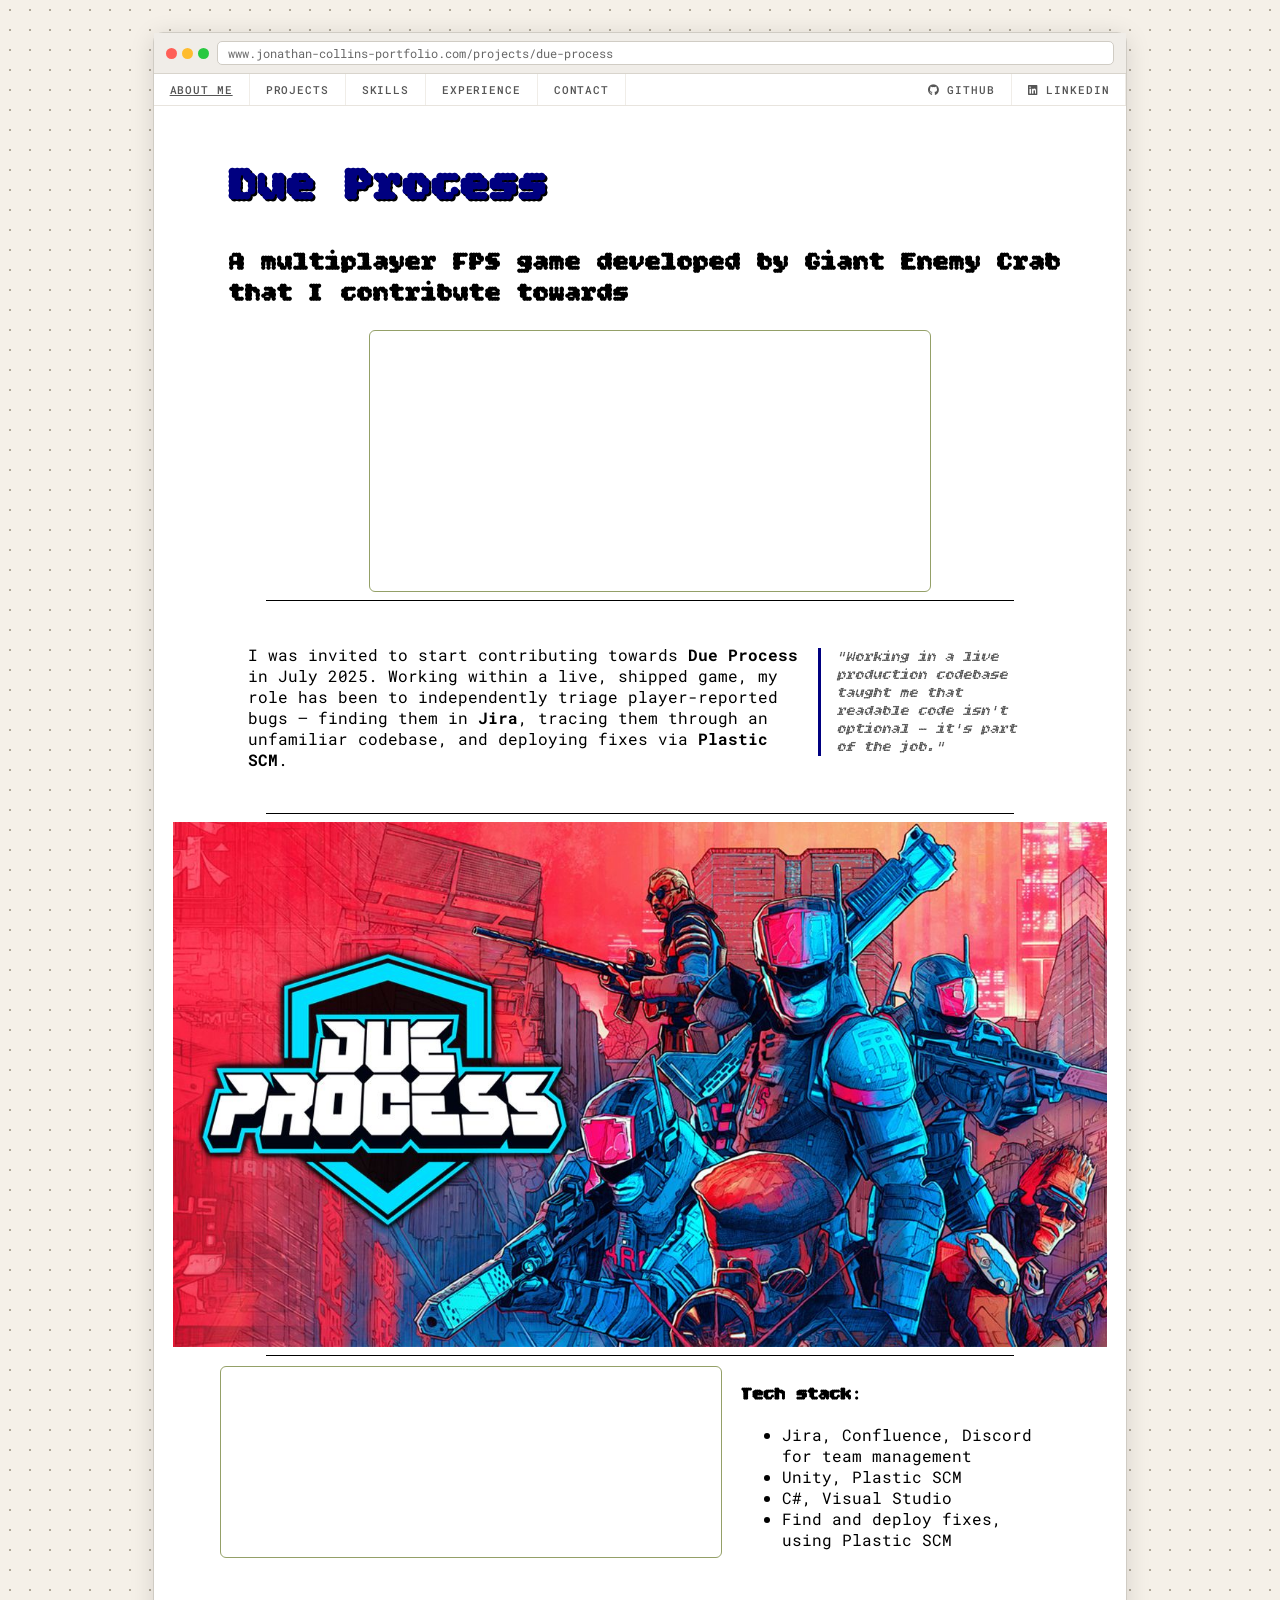
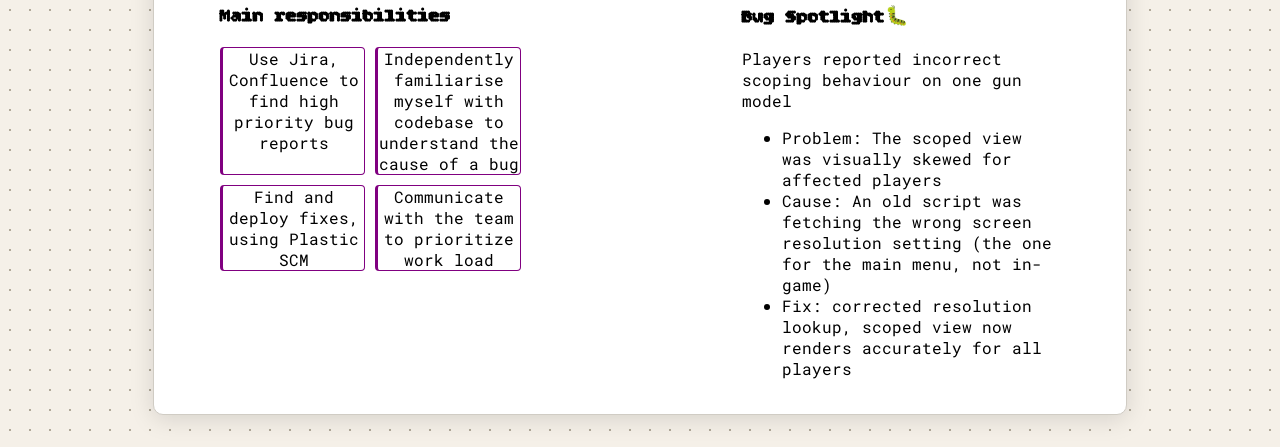
==== commit 3798f4c6: "Added icons to github and linkedin links, and right aligned them to seperate them from page navigati" ====
--- a/due-process.html
+++ b/due-process.html
@@ -9,6 +9,8 @@
     <link rel="preconnect" href="https://fonts.googleapis.com">
     <link rel="preconnect" href="https://fonts.gstatic.com" crossorigin>
     <link href="https://fonts.googleapis.com/css2?family=Bitcount:wght@100..900&family=Roboto+Mono:ital,wght@0,100..700;1,100..700&display=swap" rel="stylesheet">
+    <link rel="stylesheet" href="https://cdnjs.cloudflare.com/ajax/libs/font-awesome/6.5.0/css/all.min.css">
+
 </head>
 <body>
 <div class="grid-bg">
@@ -22,13 +24,17 @@
             <div class="browser-address">www.jonathan-collins-portfolio.com/projects/due-process</div>
         </div>
         <div class="nav">
-            <a href="index.html" class="nav-item">About Me</a>
-            <a href="index.html#projects"class="nav-item active">Projects</a>
-            <a href="index.html#skills"class="nav-item">Skills</a>
-            <a href="index.html#experience"class="nav-item">Experience</a>
-            <a href="index.html#contact"class="nav-item">Contact</a>
-            <a href="https://github.com/ExtraSoupGames"class="nav-item">GitHub</a>
-            <a href="https://www.linkedin.com/in/jonnypcollins/"class="nav-item">LinkedIn</a>
+                <a class="nav-item active">About Me</a>
+                <a href="#project" class="nav-item">Projects</a>
+                <a href="#skills" class="nav-item">Skills</a>
+                <a href="#experience" class="nav-item">Experience</a>
+                <a href="#contact" class="nav-item">Contact</a>
+                <a href="https://github.com/ExtraSoupGames" class="nav-item-right">
+                    <i class="fa-brands fa-github"></i> GitHub
+                </a>
+                <a href="https://www.linkedin.com/in/jonnypcollins/" class="nav-item">
+                    <i class="fa-brands fa-linkedin"></i> LinkedIn
+                </a>
         </div>
         <div class="game-content">
             <div class = "dp-header">
--- a/stylesheet.css
+++ b/stylesheet.css
@@ -39,7 +39,7 @@
     display: flex;
 }
 
-.nav-item {
+.nav-item, .nav-item-right {
     padding: 8px 16px;
     font-family: 'Roboto Mono', monospace;
     font-size: 11px;
@@ -52,7 +52,11 @@
     text-decoration: none;
 }
 
-.nav-item.active {
+.nav-item-right {
+    margin-left: auto;
+}
+
+.nav-item.active, nav-item-right.active {
     text-decoration: underline;
 }
 
@@ -408,6 +412,9 @@
 .glow-purple {
     text-shadow: 2px 2px 5px plum;
 }
+.glow-green {
+    text-shadow: 2px 2px 5px green;
+}
 
 .joystick, .fish {
     height: 70px;
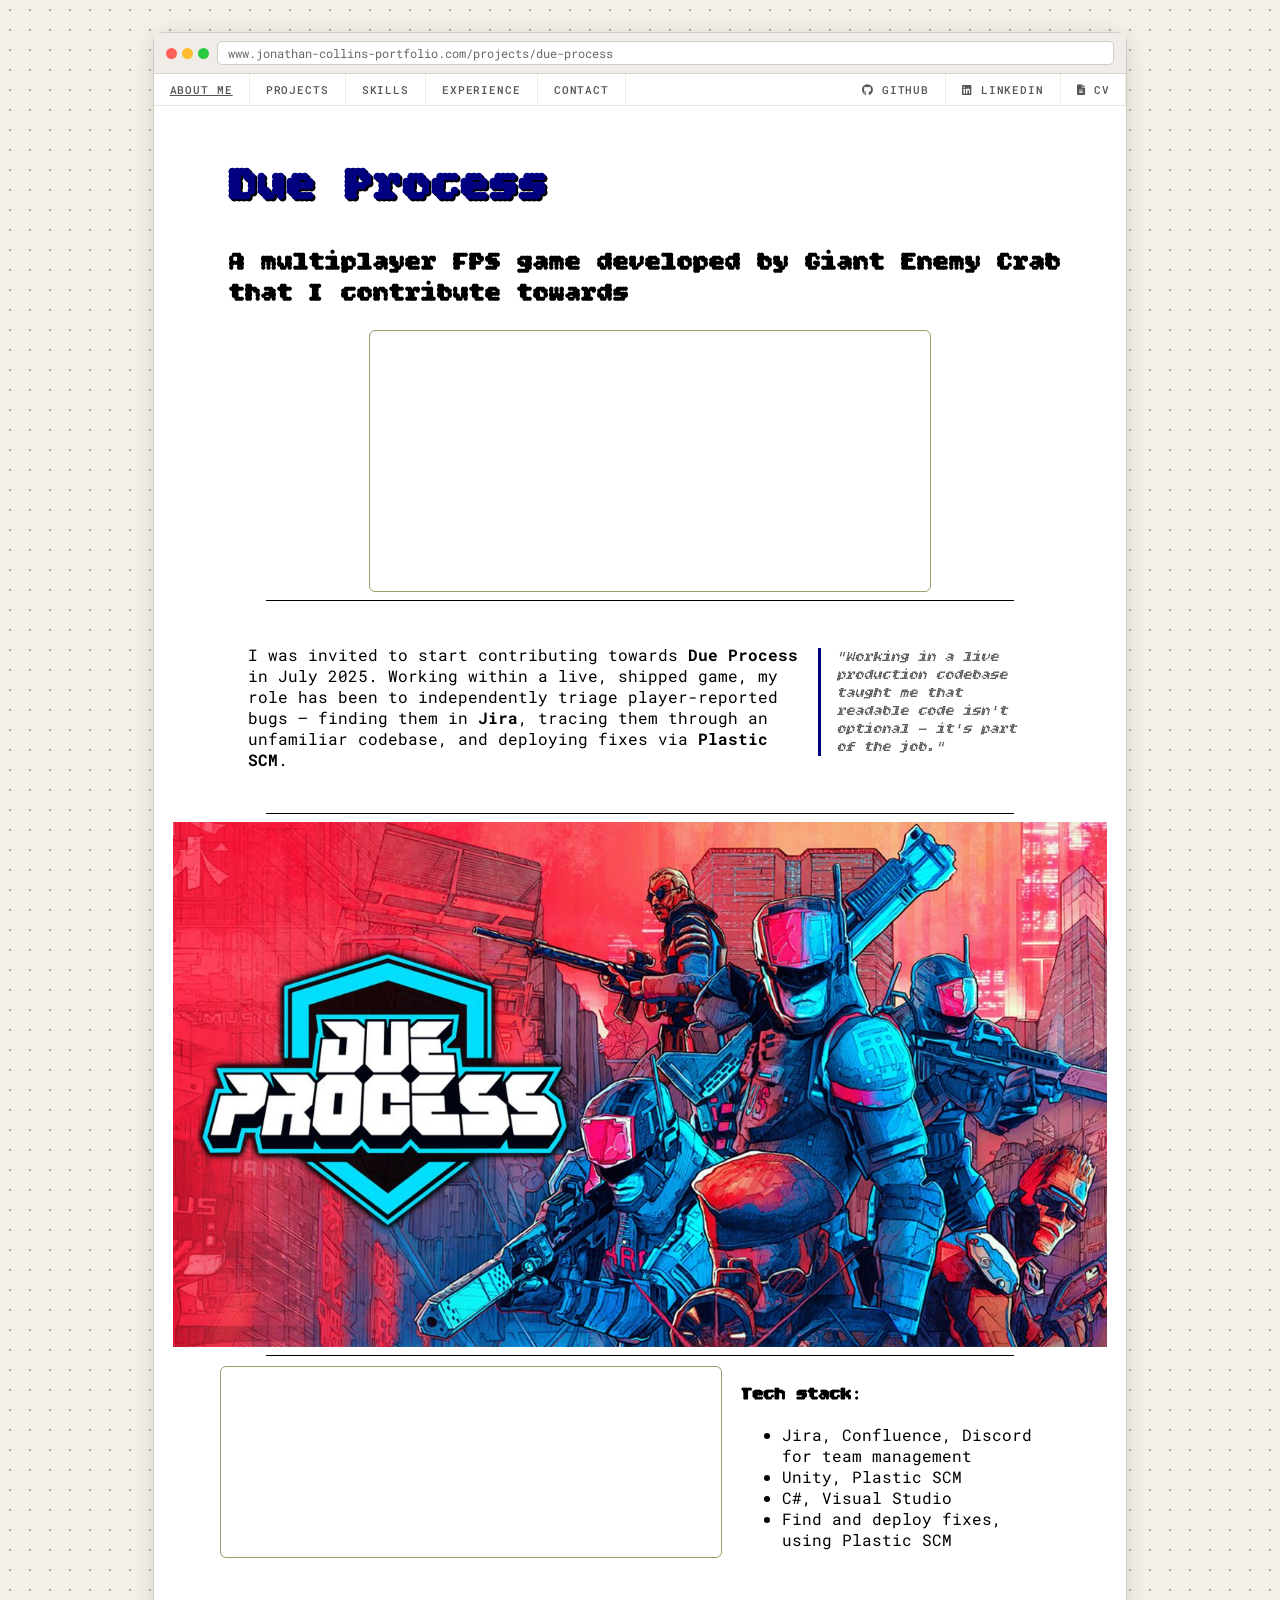
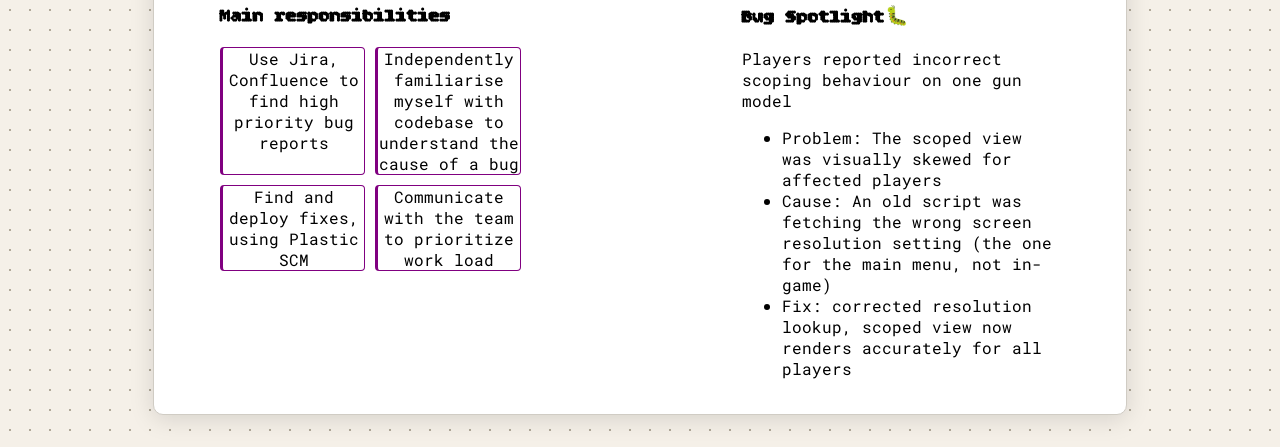
==== commit 895eda45: "Added CV link" ====
--- a/due-process.html
+++ b/due-process.html
@@ -24,17 +24,20 @@
             <div class="browser-address">www.jonathan-collins-portfolio.com/projects/due-process</div>
         </div>
         <div class="nav">
-                <a class="nav-item active">About Me</a>
-                <a href="#project" class="nav-item">Projects</a>
-                <a href="#skills" class="nav-item">Skills</a>
-                <a href="#experience" class="nav-item">Experience</a>
-                <a href="#contact" class="nav-item">Contact</a>
-                <a href="https://github.com/ExtraSoupGames" class="nav-item-right">
-                    <i class="fa-brands fa-github"></i> GitHub
-                </a>
-                <a href="https://www.linkedin.com/in/jonnypcollins/" class="nav-item">
-                    <i class="fa-brands fa-linkedin"></i> LinkedIn
-                </a>
+            <a href="index.html" class="nav-item active">About Me</a>
+            <a href="index.html#projects" class="nav-item">Projects</a>
+            <a href="index.html#skills" class="nav-item">Skills</a>
+            <a href="index.html#experience" class="nav-item">Experience</a>
+            <a href="index.html#contact" class="nav-item">Contact</a>
+            <a href="https://github.com/ExtraSoupGames" class="nav-item-right">
+                <i class="fa-brands fa-github"></i> GitHub
+            </a>
+            <a href="https://www.linkedin.com/in/jonnypcollins/" class="nav-item">
+                <i class="fa-brands fa-linkedin"></i> LinkedIn
+            </a>
+            <a href="images/Jonathan Collins CV.pdf" download class="nav-item">
+                <i class="fa-solid fa-file-lines"></i> CV
+            </a>
         </div>
         <div class="game-content">
             <div class = "dp-header">
--- a/stylesheet.css
+++ b/stylesheet.css
@@ -845,7 +845,8 @@
     border-radius: 10px;
     overflow: hidden;
     border: 1px solid #30363d;
-    width: 70%
+    width: 70%;
+    margin-top: 5%
 }
 
 .tt-terminal-bar {
